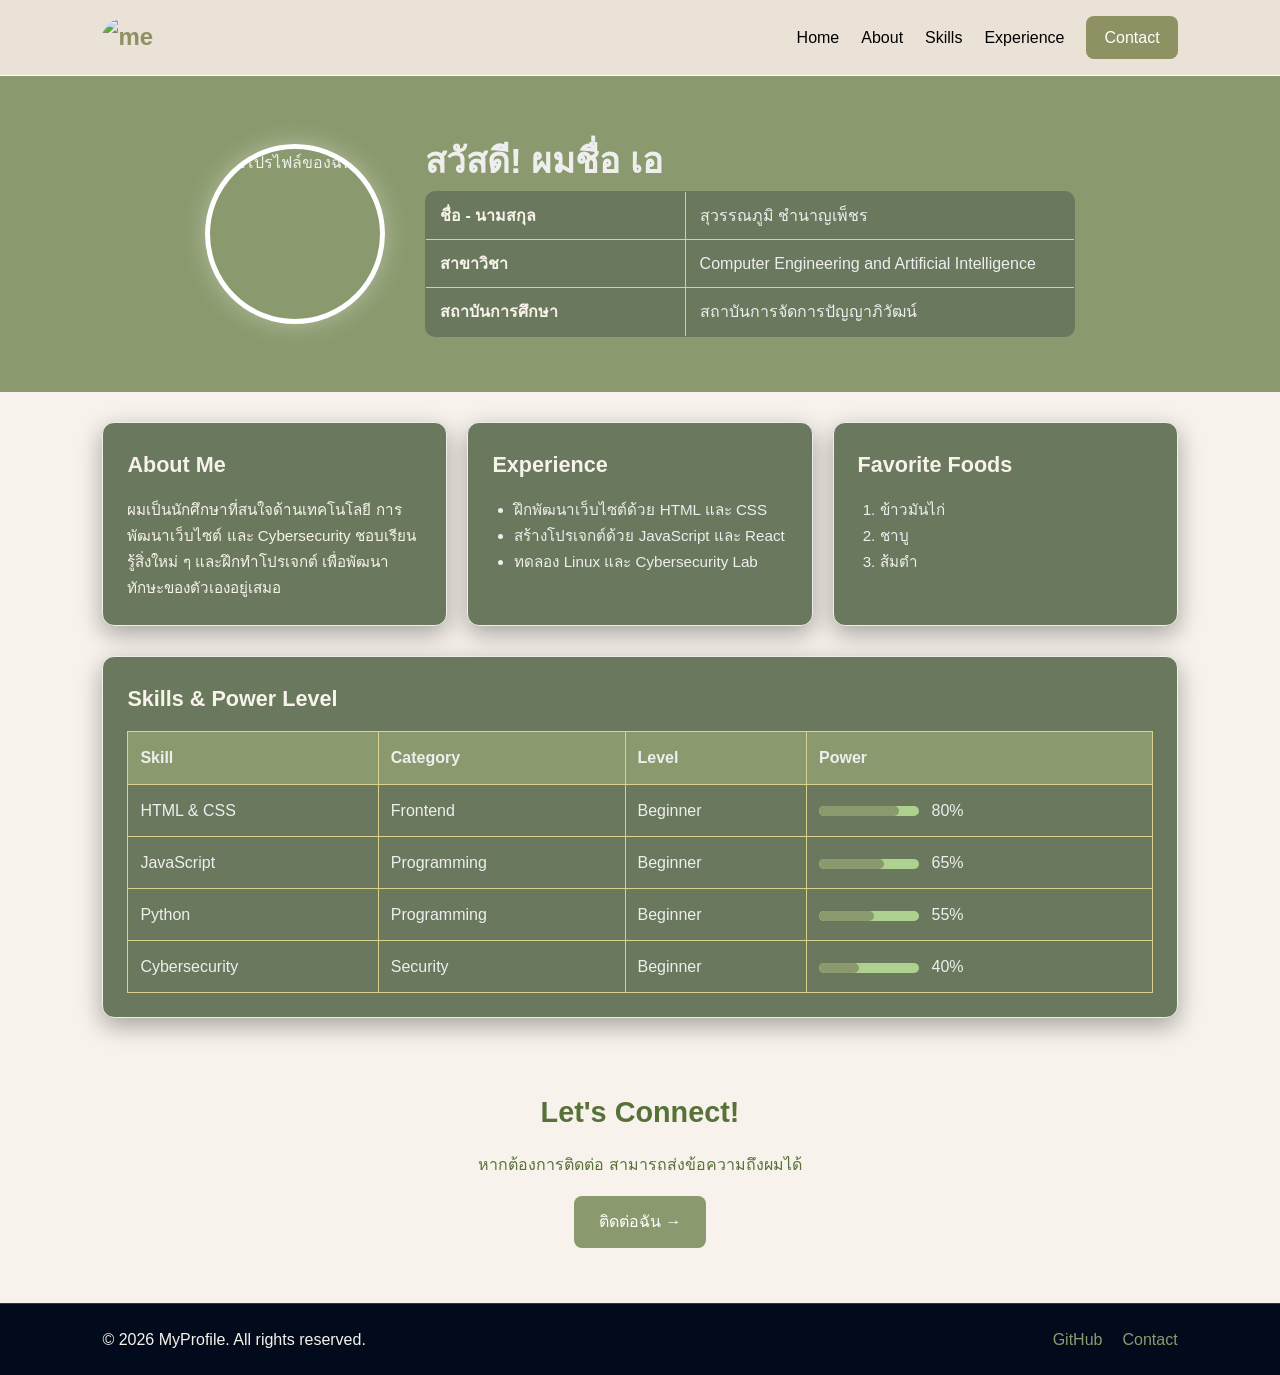
==== index.html @ c05edcbe "Add files via upload" ====
<!DOCTYPE html>
<html lang="th">
<head>
  <meta charset="UTF-8">
  <meta name="viewport" content="width=device-width, initial-scale=1.0">
  <title>My Profile</title>
  <link rel="stylesheet" href="styles.css">
</head>
<body>

  <!-- Header -->
  <header class="navbar">
    <a href="index.html" class="logo">
    <img src="imges/hacker.png" alt="me">    
    </a>

    <nav>
      <a href="#home">Home</a>
      <a href="#about">About</a>
      <a href="#skills">Skills</a>
      <a href="#experience">Experience</a>
      <a href="contact.html" class="nav-button">Contact</a>
    </nav>
  </header>

  <main>
    <!-- Profile -->
    <section class="hero" id="home">
      <div class="profile-container">
        <img
          src="imges/0e0f845e-1aba-4cc1-9251-1fa83a99cd29.jpg"
          alt="รูปโปรไฟล์ของฉัน"
          class="profile-img"
        >

        <div class="profile-info">
          <h1>สวัสดี! ผมชื่อ เอ</h1>
        

          <table class="info-table">
            <tr>
              <th>ชื่อ - นามสกุล</th>
              <td>สุวรรณภูมิ ชำนาญเพ็ชร</td>
            </tr>
           
            <tr>
              <th>สาขาวิชา</th>
              <td>Computer Engineering and Artificial Intelligence</td>
            </tr>
            <tr>
              <th>สถาบันการศึกษา</th>
              <td>สถาบันการจัดการปัญญาภิวัฒน์</td>
            </tr>
          </table>
        </div>
      </div>
    </section>

    <!-- About / Experience / Food -->
    <section class="content-grid">

      <article class="card" id="about">
        <h2>About Me</h2>
        <p>
          ผมเป็นนักศึกษาที่สนใจด้านเทคโนโลยี
          การพัฒนาเว็บไซต์ และ Cybersecurity
          ชอบเรียนรู้สิ่งใหม่ ๆ และฝึกทำโปรเจกต์
          เพื่อพัฒนาทักษะของตัวเองอยู่เสมอ
        </p>
      </article>

      <article class="card" id="experience">
        <h2>Experience</h2>
        <ul>
          <li>ฝึกพัฒนาเว็บไซต์ด้วย HTML และ CSS</li>
          <li>สร้างโปรเจกต์ด้วย JavaScript และ React</li>
          <li>ทดลอง Linux และ Cybersecurity Lab</li>
        </ul>
      </article>

      <article class="card">
        <h2>Favorite Foods</h2>
        <ol>
          <li>ข้าวมันไก่</li>
          <li>ชาบู</li>
          <li>ส้มตำ</li>
        </ol>
      </article>

    </section>

    <!-- Skills: 4 columns -->
    <section class="card skills-section" id="skills">
      <h2>Skills &amp; Power Level</h2>

      <div class="table-wrapper">
        <table class="skills-table">
          <thead>
            <tr>
              <th>Skill</th>
              <th>Category</th>
              <th>Level</th>
              <th>Power</th>
            </tr>
          </thead>

          <tbody>
            <tr>
              <td>HTML &amp; CSS</td>
              <td>Frontend</td>
              <td>Beginner</td>
              <td>
                <div class="progress">
                  <span style="width: 80%"></span>
                </div>
                80%
              </td>
            </tr>

            <tr>
              <td>JavaScript</td>
              <td>Programming</td>
              <td>Beginner</td>
              <td>
                <div class="progress">
                  <span style="width: 65%"></span>
                </div>
                65%
              </td>
            </tr>

            <tr>
              <td>Python</td>
              <td>Programming</td>
              <td>Beginner</td>
              <td>
                <div class="progress">
                  <span style="width: 55%"></span>
                </div>
                55%
              </td>
            </tr>

            <tr>
              <td>Cybersecurity</td>
              <td>Security</td>
              <td>Beginner</td>
              <td>
                <div class="progress">
                  <span style="width: 40%"></span>
                </div>
                40%
              </td>
            </tr>
          </tbody>
        </table>
      </div>
    </section>

    <!-- Contact button -->
    <section class="contact-cta">
      <h2>Let's Connect!</h2>
      <p>หากต้องการติดต่อ สามารถส่งข้อความถึงผมได้</p>
      <a href="contact.html" class="button">ติดต่อฉัน →</a>
    </section>

  </main>

  <!-- Footer -->
  <footer class="footer">
    <p>© 2026 MyProfile. All rights reserved.</p>
    <div>
      <a href="https://github.com/Asuwannaphoom"
         target="_blank" rel="noopener noreferrer">GitHub</a>
      <a href="contact.html">Contact</a>
    </div>
  </footer>

</body>
</html>
---- styles.css ----
/* ===== Reset ===== */
* {
  margin: 0;
  padding: 0;
  box-sizing: border-box;
}

html {
  scroll-behavior: smooth;
}

body {
  font-family: Arial, Tahoma, sans-serif;
  background: #F7F2EB;
  color: #EEEEEE;
  line-height: 1.7;
}

a {
  color: inherit;
  text-decoration: none;
}

p {
  color: #F7F2EB;
}

h2 {
  font-size: 1.35rem;
  margin-bottom: 14px;
}

/* ===== Navbar ===== */
.navbar {
  min-height: 72px;
  padding: 16px 8%;
  display: flex;
  align-items: center;
  justify-content: space-between;
  gap: 20px;
  background: #EAE2D6;
  border-bottom: 1px solid #fefefe;
}

.logo {
  color: #8E9162;
  font-size: 1.5rem;
  font-weight: bold;
}
.logo img {
  width: 50px;
  height: 50px;
  object-fit: cover;
  border-radius: 50%;
 
}

.navbar nav {
  display: flex;
  align-items: center;
  gap: 22px;
  flex-wrap: wrap;
}

.navbar nav a {
  color: #000000;
  transition: color 0.2s;
}

.navbar nav a:hover {
  color: #c8c8c8;
}

.navbar nav .nav-button {
  background: #8E9162;
  color: white;
  padding: 8px 18px;
  border-radius: 8px;
}

/* ===== Hero / Profile ===== */
.hero {
  padding: 55px 8%;
  background:
  #8B9A6E;
}

.profile-container {
  display: flex;
  align-items: center;
  justify-content: center;
  gap: 40px;
  flex-wrap: wrap;
}

.profile-img {
  width: 180px;
  height: 180px;
  object-fit: cover;
  border-radius: 50%;
  border: 5px solid #ffffff;
  box-shadow: 0 0 25px #feffff55;
}

.profile-info {
  flex: 1;
  min-width: 280px;
  max-width: 650px;
}

.profile-info h1 {
  font-size: clamp(1.5rem, 4vw, 2.2rem);
}



/* ===== Profile Table ===== */
.info-table {
  width: 100%;
  border-collapse: collapse;
  background: #6A795D;
  border: 1px solid #000000;
  border-radius: 10px;
  overflow: hidden;
}

.info-table th,
.info-table td {
  text-align: left;
  padding: 10px 14px;
  border: 1px solid #D9D28B;
}

.info-table th {
  color: #F7F2EB;
  width: 40%;
}

/* ===== Content Cards ===== */
.content-grid {
  display: grid;
  grid-template-columns: repeat(3, minmax(0, 1fr));
  gap: 20px;
  padding: 30px 8%;
}

.card {
  background: #6A795D;
  border: 1px solid #EEEEEE;
  border-radius: 12px;
  padding: 24px;
  box-shadow: 0 8px 25px #00000055;
}

.card h2 {
  color: #F7F2EB;
}

.card p,
.card li {
  font-size: 0.95rem;
}

.card ul,
.card ol {
  padding-left: 22px;
}

/* ===== Skills Table ===== */
.skills-section {
  margin: 0 8% 30px;
}

.table-wrapper {
  overflow-x: auto;
}

.skills-table {
  width: 100%;
  min-width: 560px;
  border-collapse: collapse;
}

.skills-table th,
.skills-table td {
  padding: 12px;
  text-align: left;
  border: 1px solid #D9D28B;
}

.skills-table th {
  background: #8B9A6E;
  color: #EEEEEE;
}



.skills-table td:last-child {
  min-width: 160px;
  white-space: nowrap;
}

.progress {
  display: inline-block;
  width: 100px;
  height: 10px;
  margin-right: 8px;
  vertical-align: middle;
  background: #aed190;
  border-radius: 20px;
  overflow: hidden;
}

.progress span {
  display: block;
  height: 100%;
  background: #8B9A6E;
  border-radius: inherit;
}

/* ===== Contact CTA ===== */
.contact-cta {
  text-align: center;
  padding: 40px 20px 55px;
  color: #587138;
}

.contact-cta h2 {
  font-size: 1.8rem;
  color: #587138;
}
.contact-cta p {
  
  color: #587138;
}
.button {
  display: inline-block;
  margin-top: 18px;
  padding: 12px 25px;
  background: #8B9A6E;
  color: white;
  border-radius: 8px;
  transition: background 0.2s, transform 0.2s;
}

.button:hover {
  
  transform: translateY(-2px);
}

/* ===== Contact Form ===== */
.contact-page {
  max-width: 850px;
  margin: auto;
  padding: 55px 24px;
}

.contact-heading {
  text-align: center;
  margin-bottom: 30px;
  color: #8B9A6E;
}

.contact-heading .eyebrow {
  color: #8B9A6E;
  font-size: 0.85rem;
  letter-spacing: 3px;
  font-weight: bold;
}

.contact-heading h1 {
  font-size: clamp(2rem, 5vw, 3rem);
  line-height: 1.3;
  margin: 10px 0;
}

.contact-form {
  padding: 30px;
  background: #EAE2D6;
  border: 1px solid #ffffff;
  border-radius: 14px;
}

.form-group {
  margin-bottom: 20px;

}

.form-group label {
  display: block;
  margin-bottom: 8px;
  font-weight: bold;
  color: #8B9A6E;
}

.form-group input,
.form-group textarea {
  display: block;
  width: 100%;
  padding: 13px 15px;
  color: #8B9A6E;
  background: #ffffff;
  border: 1px solid #ffffff;
  border-radius: 8px;
  font: inherit;
}

.form-group input:focus,
.form-group textarea:focus {
  outline: 2px solid #8B9A6E;
  border-color: transparent;
}

.form-group textarea {
  min-height: 150px;
  resize: vertical;
}

.contact-form button {
  width: 100%;
  padding: 14px;
  color: white;
  background: #8B9A6E;
  border: none;
  border-radius: 8px;
  font: inherit;
  font-weight: bold;
  cursor: pointer;
}

.contact-form button:hover {
  background: #6A795D;


}

/* ===== Footer ===== */
.footer {
  padding: 22px 8%;
  display: flex;
  justify-content: space-between;
  align-items: center;
  gap: 15px;
  flex-wrap: wrap;
  background: #020b1b;
  border-top: 1px solid #1e3a5f;
}

.footer div {
  display: flex;
  gap: 20px;
}

.footer a {
  color: #8B9A6E;
}

.footer a:hover {
  color: white;
}

/* ===== Responsive ===== */
@media (max-width: 800px) {
  .navbar {
    flex-direction: column;
  }

  .navbar nav {
    justify-content: center;
    gap: 14px;
  }

  .content-grid {
    grid-template-columns: 1fr;
  }

  .profile-container {
    flex-direction: column;
    text-align: center;
  }

  .profile-info {
    width: 100%;
    text-align: left;
  }
}

@media (max-width: 480px) {
  .navbar nav {
    gap: 10px;
    font-size: 0.9rem;
  }

  .hero {
    padding: 35px 5%;
  }

  .content-grid {
    padding: 20px 5%;
  }

  .skills-section {
    margin: 0 5% 25px;
    padding: 14px;
  }

  .contact-form {
    padding: 20px;
  }

  .info-table th,
  .info-table td {
    padding: 8px;
    font-size: 0.85rem;
  }
}
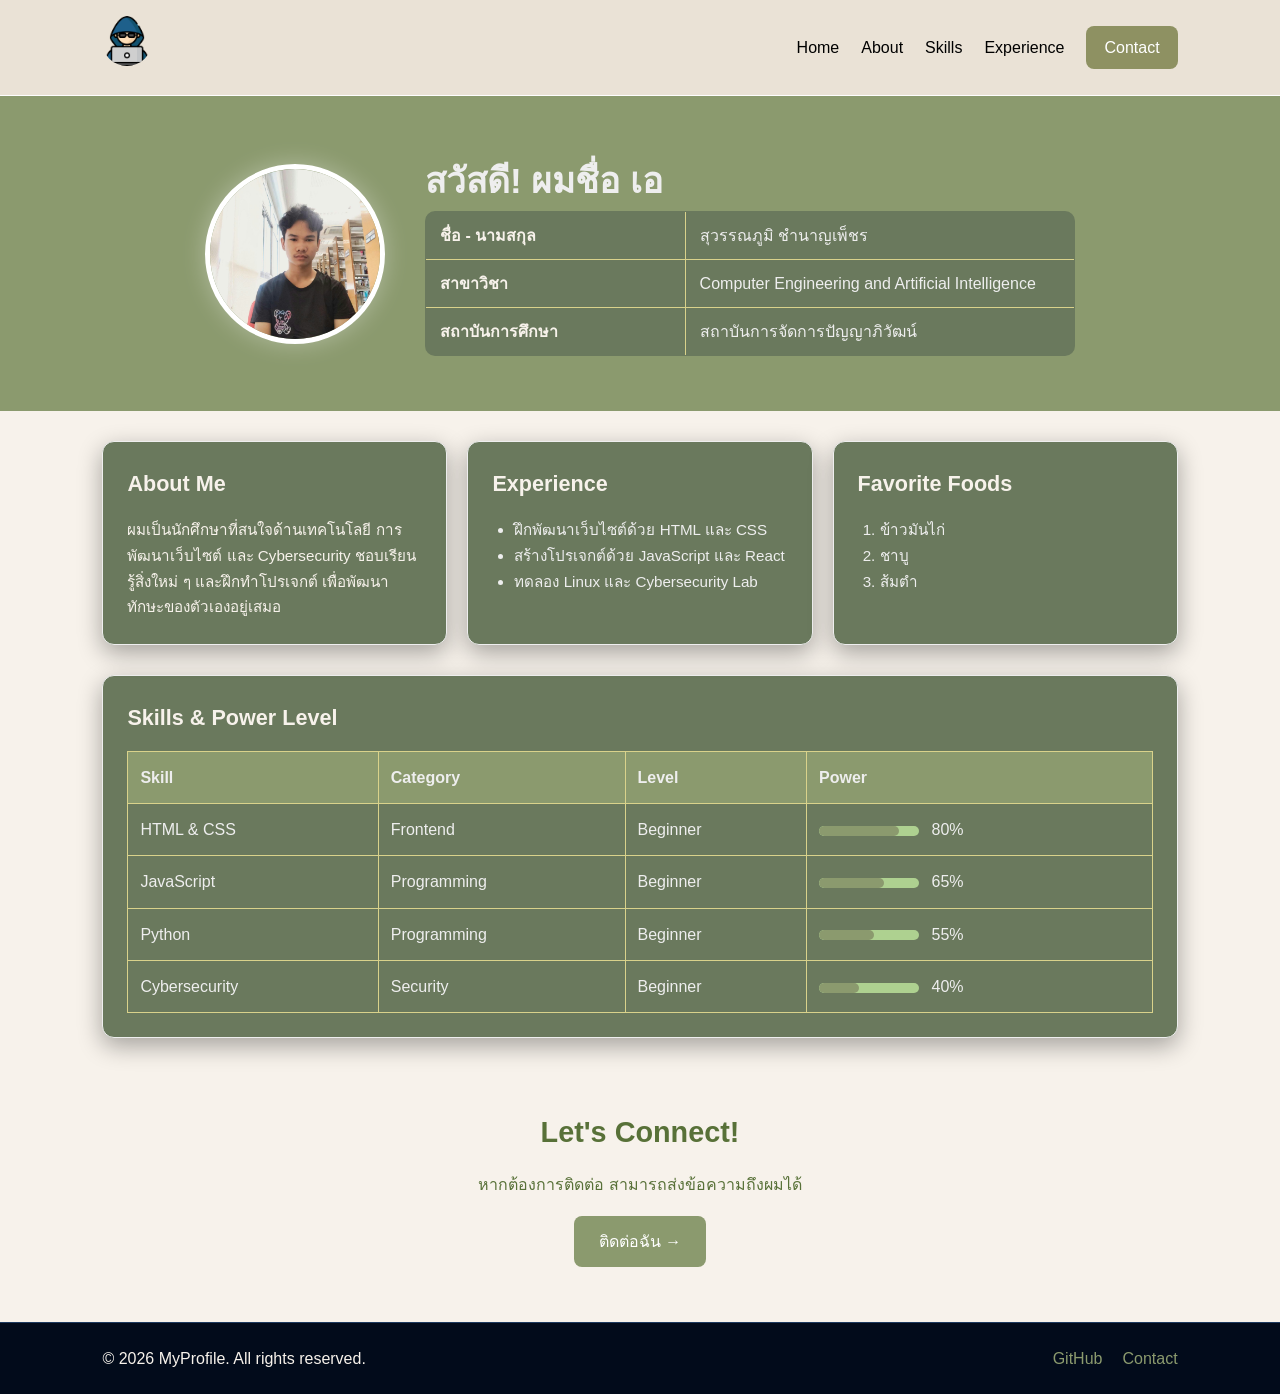
==== commit daeea9f6: "Update index.html" ====
--- a/index.html
+++ b/index.html
@@ -12,7 +12,7 @@
   <!-- Header -->
   <header class="navbar">
     <a href="index.html" class="logo">
-    <img src="imges/hacker.png" alt="me">    
+    <img src="/hacker.png" alt="me">    
     </a>
 
     <nav>
@@ -29,7 +29,7 @@
     <section class="hero" id="home">
       <div class="profile-container">
         <img
-          src="imges/0e0f845e-1aba-4cc1-9251-1fa83a99cd29.jpg"
+          src="/0e0f845e-1aba-4cc1-9251-1fa83a99cd29.jpg"
           alt="รูปโปรไฟล์ของฉัน"
           class="profile-img"
         >
